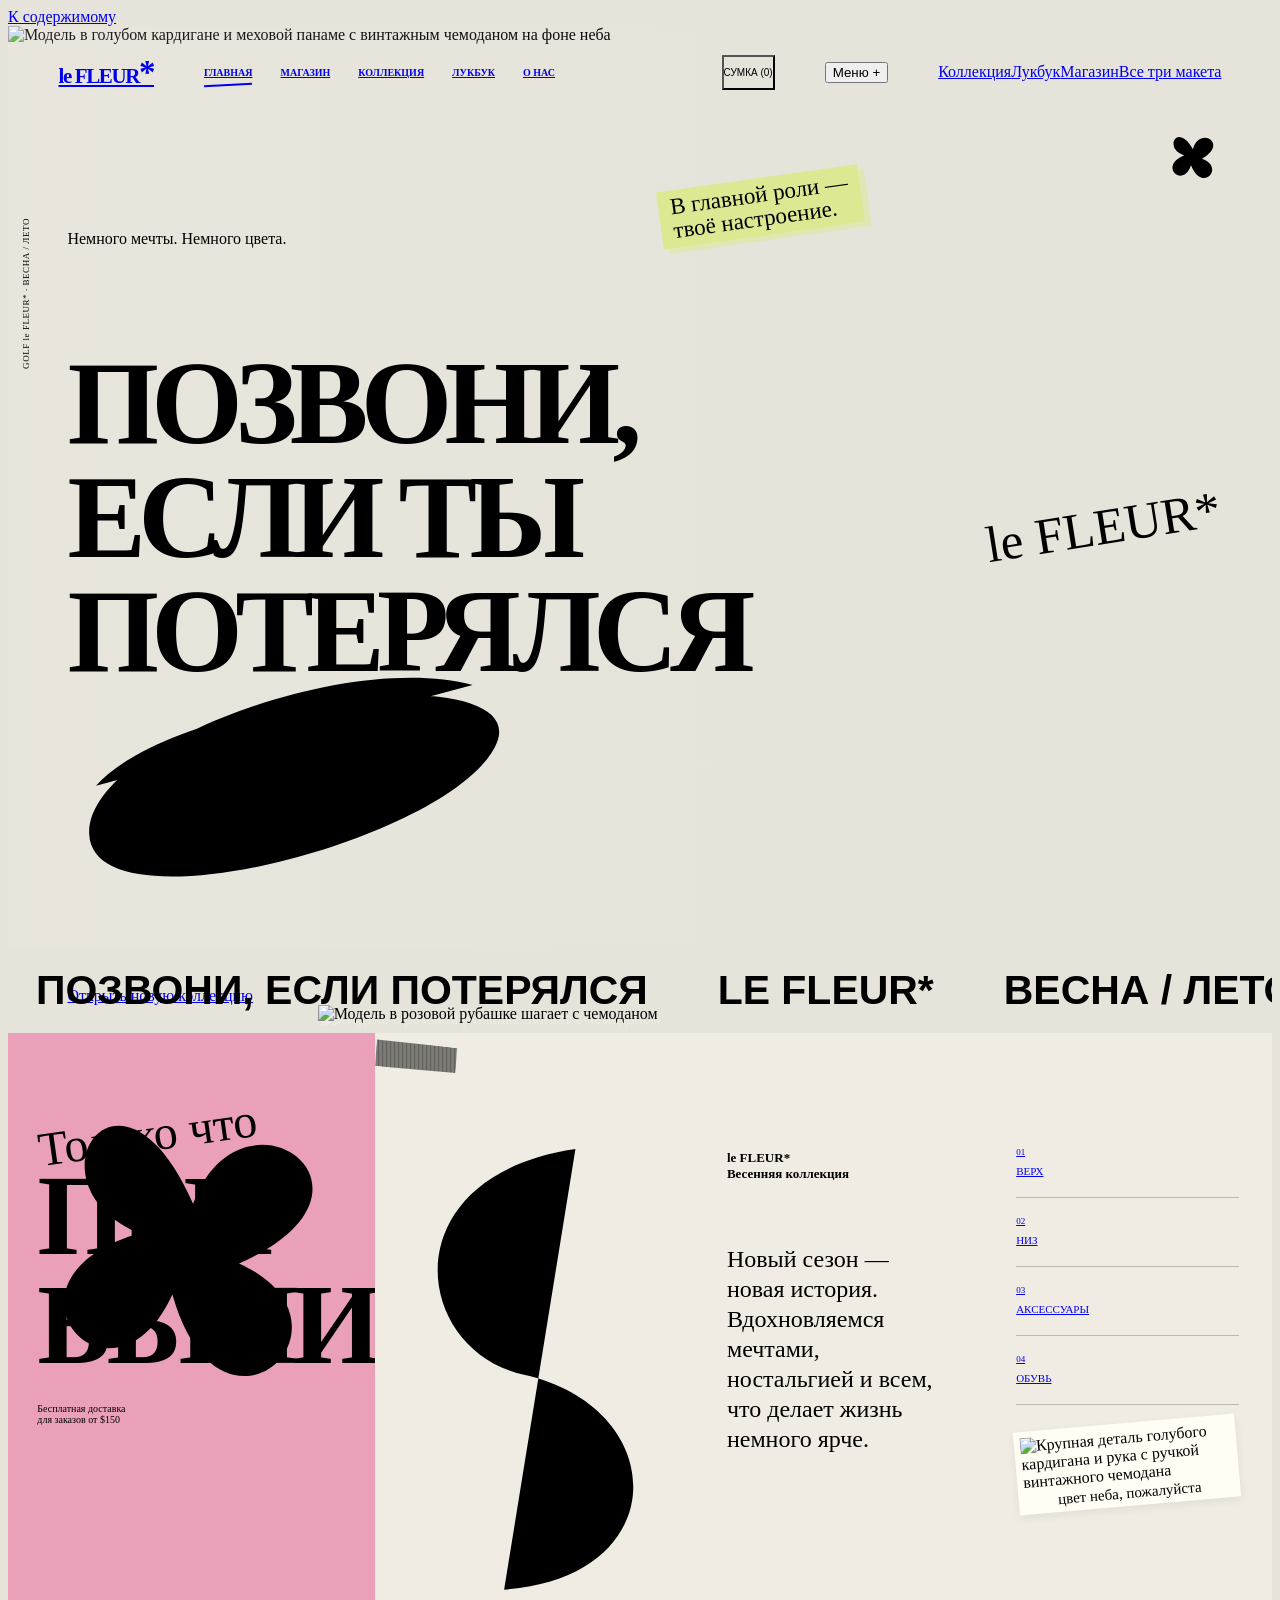
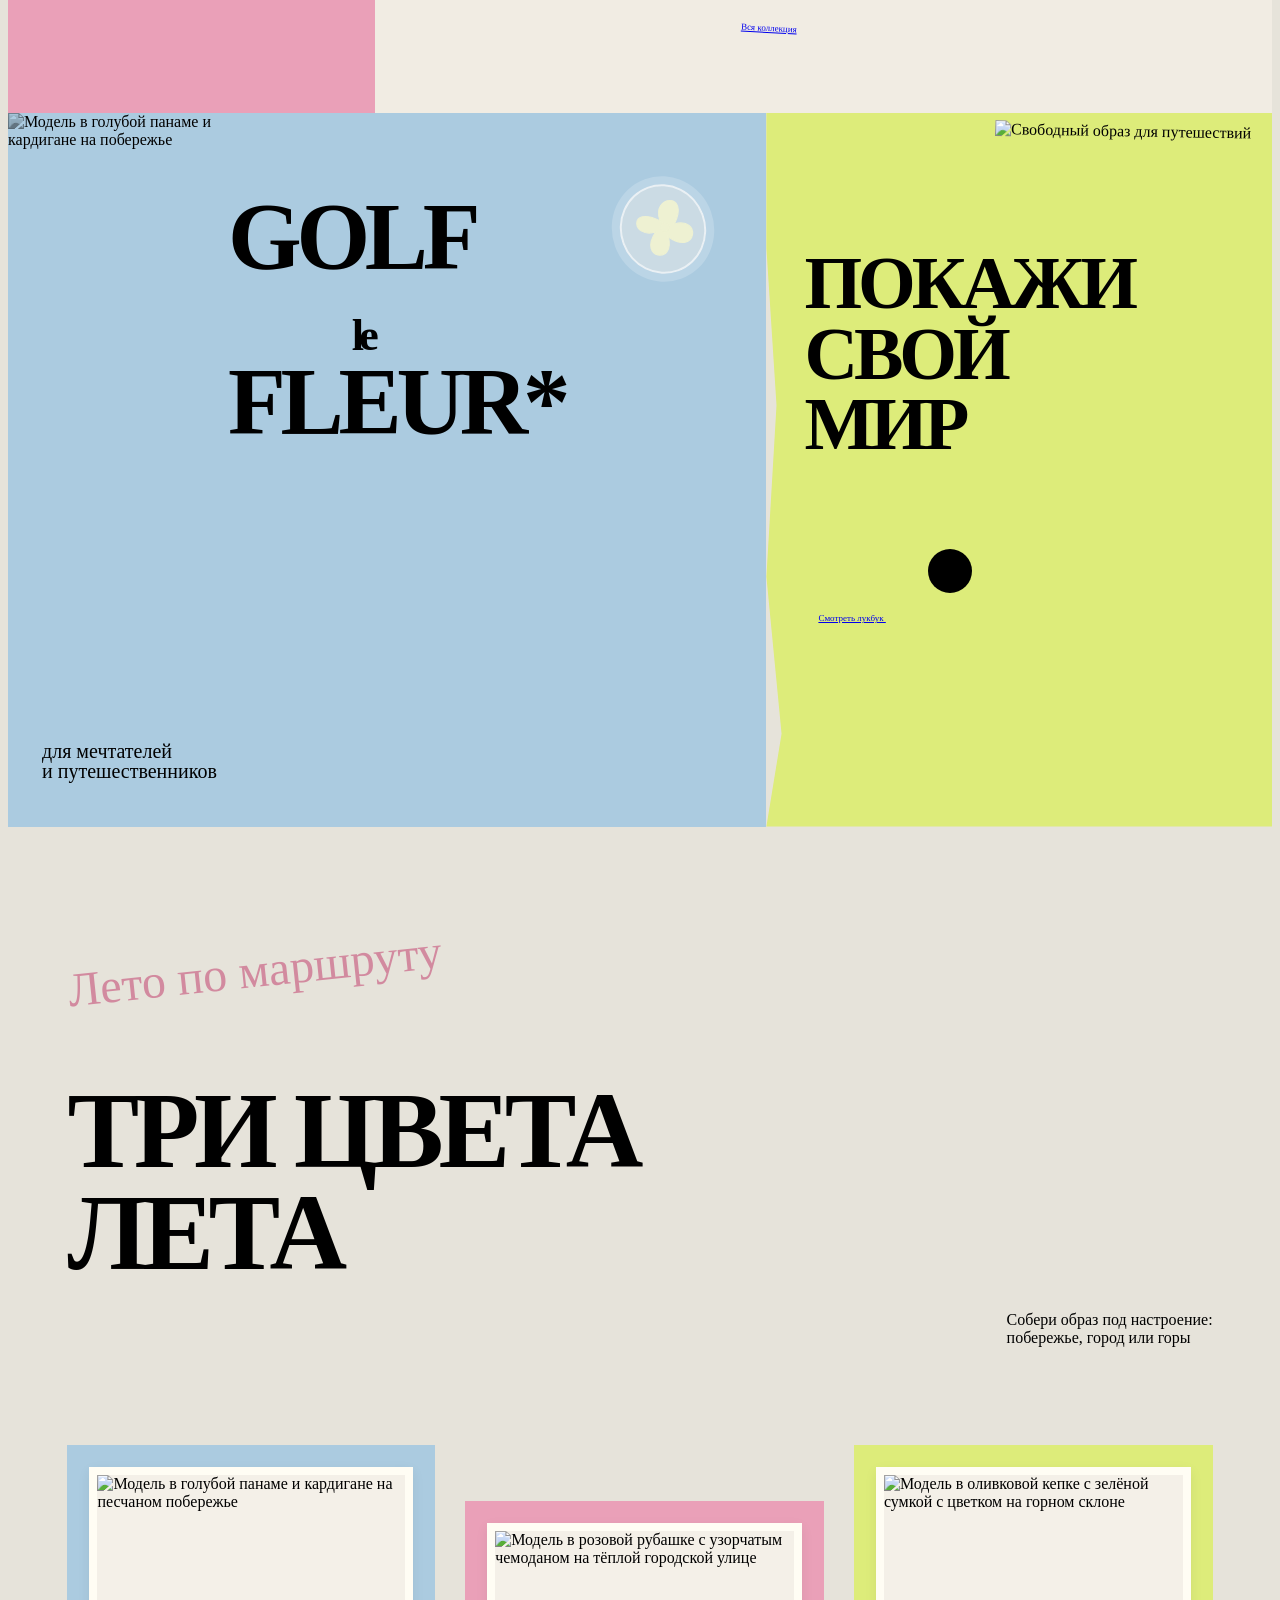
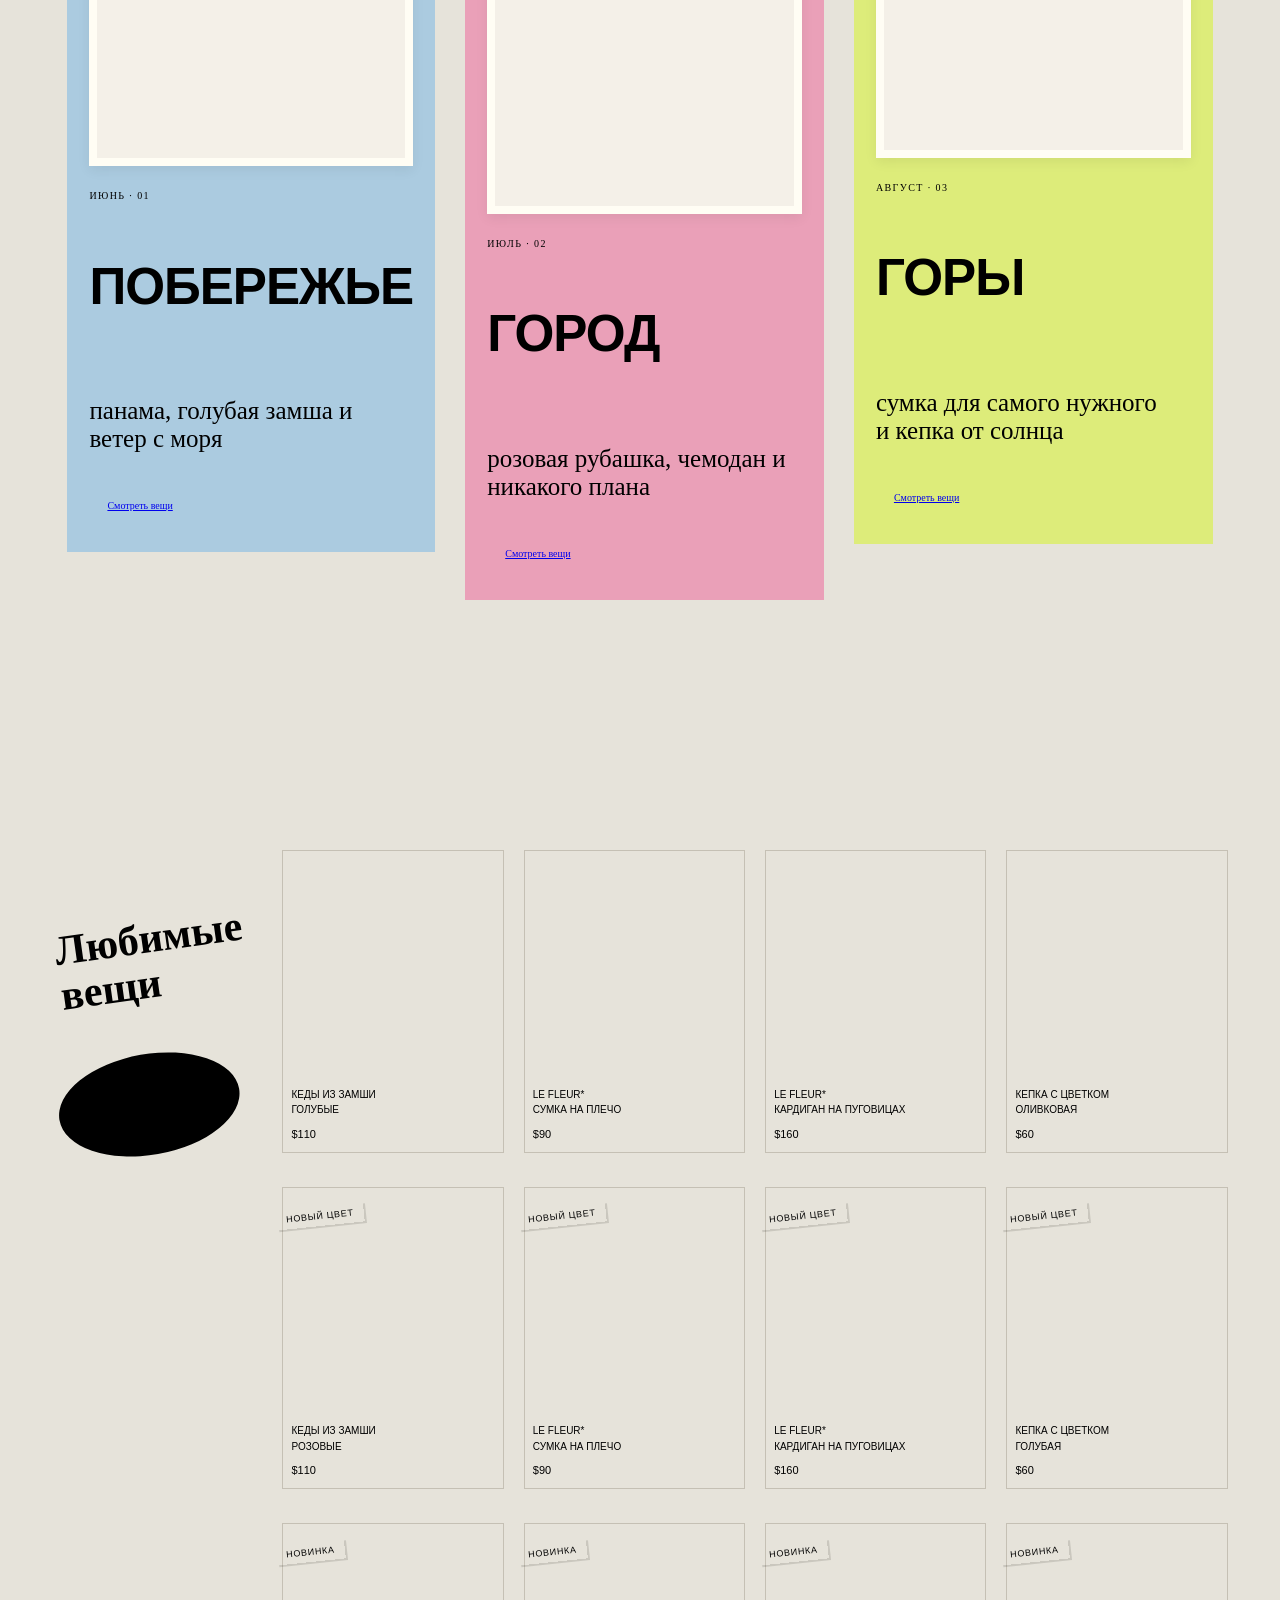
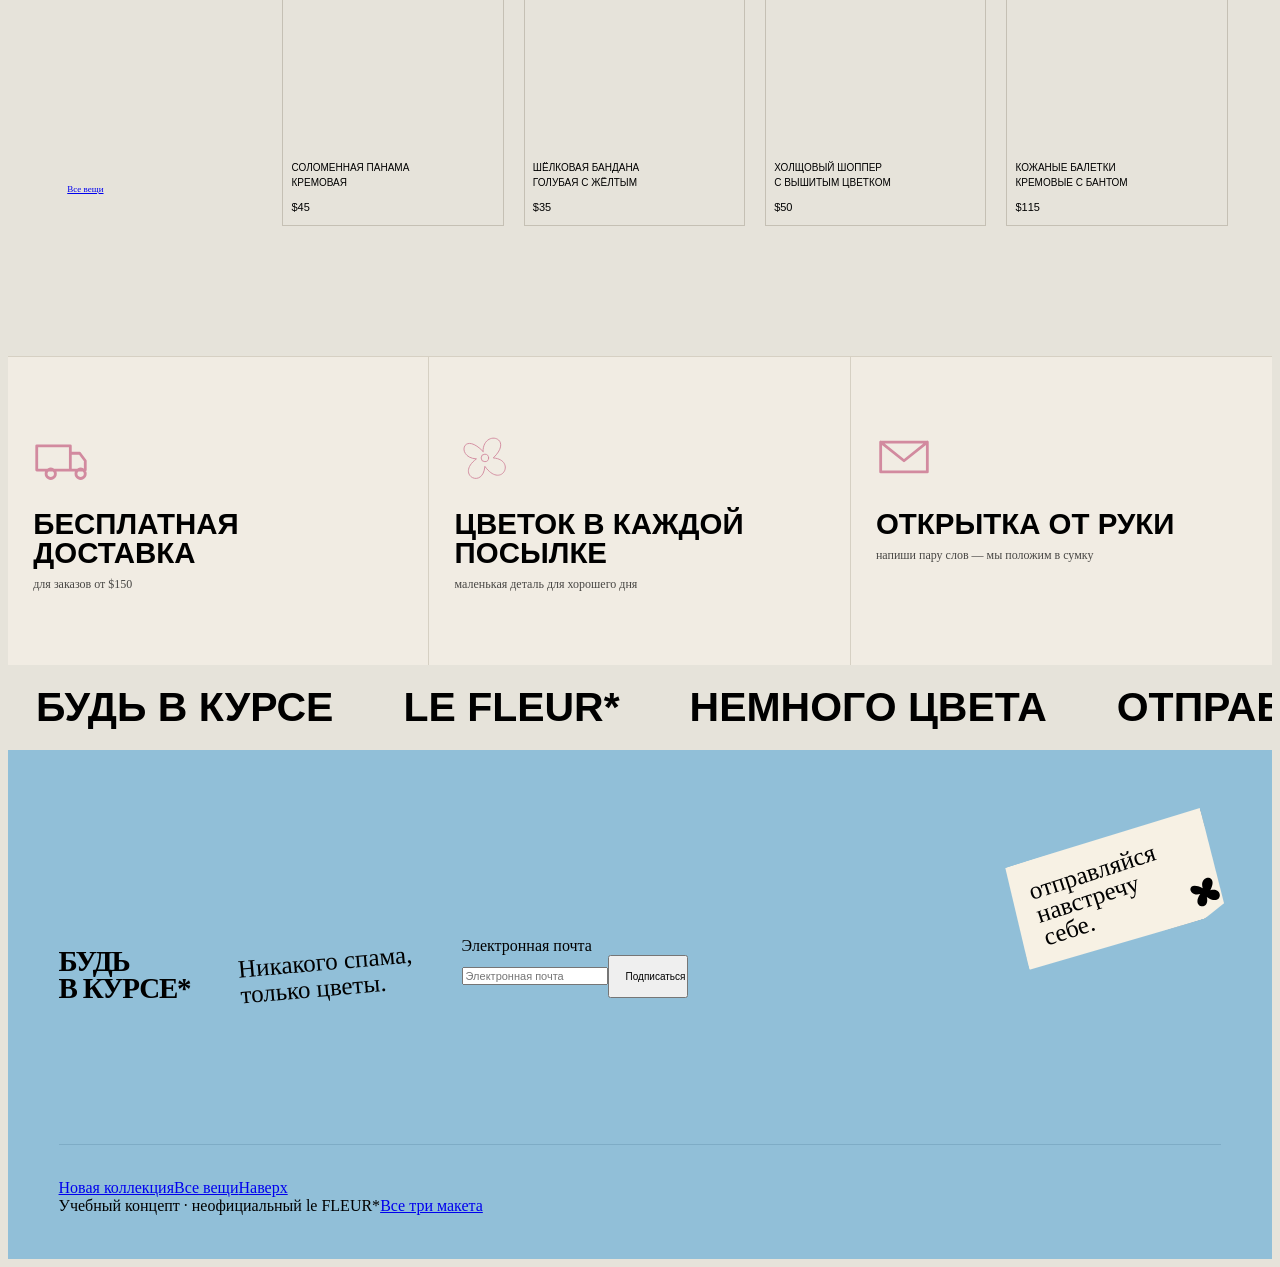
==== three-landings/fleur.html @ b3d7bec2 "feat(fleur): add four summer products in a third shop row" ====
<!doctype html>
<html lang="ru"><head><meta charset="utf-8"><meta name="viewport" content="width=device-width, initial-scale=1"><title>le FLEUR* — Позвони, если потеряешься</title><meta name="description" content="Новая история le FLEUR*: цвет, путешествия и вещи с характером. Концепт модного лендинга."><link rel="icon" href="assets/fleur-icon.svg"><link rel="stylesheet" href="assets/base.css"><link rel="stylesheet" href="assets/fleur.css"><link rel="stylesheet" href="assets/fleur-motion.css"><script src="assets/common.js" defer></script><script src="assets/fleur.js" defer></script></head>
<body class="fleur"><a class="skip" href="#main">К содержимому</a><div class="f-page">
<div class="f-cover" id="top">
<img class="f-cover-image" src="assets/fashion-hero.webp" alt="Модель в голубом кардигане и меховой панаме с винтажным чемоданом на фоне неба" fetchpriority="high">
<header class="f-header"><a class="f-logo" href="#top" aria-label="le Fleur — наверх">le FLEUR<span>*</span></a><nav class="desktop-nav" aria-label="Основная навигация"><a href="#top" class="current">Главная</a><a href="#shop">Магазин</a><a href="#collection">Коллекция</a><a href="#lookbook">Лукбук</a><a href="#about">О нас</a></nav><button class="f-cart" data-toast="Добавьте понравившуюся вещь из подборки ниже. Это демонстрационная корзина.">Сумка (<span data-cart-count>0</span>)</button><button class="menu-button" aria-controls="mobile-nav" aria-expanded="false">Меню +</button><nav class="mobile-nav" id="mobile-nav" aria-label="Мобильная навигация"><a href="#collection">Коллекция</a><a href="#lookbook">Лукбук</a><a href="#shop">Магазин</a><a href="index.html">Все три макета</a></nav></header>
<main id="main"><section class="f-hero" aria-labelledby="hero-title">
<span class="f-side-note">GOLF le FLEUR* · ВЕСНА / ЛЕТО</span>
<div class="f-hero-copy"><p class="eyebrow f-hero-kicker">Немного мечты. Немного цвета.</p><h1 class="condensed" id="hero-title" aria-label="Позвони, если ты потерялся">ПОЗВОНИ,<br>ЕСЛИ ТЫ<br><span class="f-last">ПОТЕРЯЛСЯ<svg class="doodle f-oval" viewBox="0 0 420 170" aria-hidden="true"><path d="M392 40C286-20 30 9 14 88C-5 179 345 174 401 97C450 28 125-18 31 46" stroke-width="10"/></svg></span></h1><a class="line-arrow pink" href="#shop">Открыть новую коллекцию </a><div class="f-hero-meta"><p>новая коллекция<br><b>le FLEUR*</b></p><p>доступна<br><b>по всему миру</b></p><p>весна / лето<br><b>в своём ритме</b></p></div></div>
<div class="f-note hand">В главной роли —<br>твоё настроение.</div><div class="f-hero-flower"><svg class="flower" viewBox="0 0 60 60" aria-hidden="true"><path d="M30 24C8 1 1 31 23 32C0 49 30 65 32 40C50 65 66 33 41 31C64 9 30 0 30 24Z"/><circle cx="32" cy="31" r="4"/></svg></div><svg class="doodle f-flame" viewBox="0 0 100 180" aria-hidden="true"><path d="M42 171C-8 148 7 100 30 79C28 108 58 107 49 75C43 54 70 35 65 8C119 72 51 81 78 117C91 102 98 96 93 82C120 133 84 165 62 171" stroke-width="3"/></svg><div class="f-sign hand">le FLEUR*</div>
</section></main></div>
<div class="f-marquee" aria-hidden="true"><div class="f-marquee-track"><span><b>ПОЗВОНИ, ЕСЛИ ПОТЕРЯЛСЯ</b><i></i><b>le FLEUR*</b><i></i><b>ВЕСНА / ЛЕТО</b><i></i><b>НЕМНОГО МЕЧТЫ</b><i></i><b>ПОЗВОНИ, ЕСЛИ ПОТЕРЯЛСЯ</b><i></i><b>le FLEUR*</b><i></i><b>ВЕСНА / ЛЕТО</b><i></i><b>НЕМНОГО МЕЧТЫ</b><i></i></span><span><b>ПОЗВОНИ, ЕСЛИ ПОТЕРЯЛСЯ</b><i></i><b>le FLEUR*</b><i></i><b>ВЕСНА / ЛЕТО</b><i></i><b>НЕМНОГО МЕЧТЫ</b><i></i><b>ПОЗВОНИ, ЕСЛИ ПОТЕРЯЛСЯ</b><i></i><b>le FLEUR*</b><i></i><b>ВЕСНА / ЛЕТО</b><i></i><b>НЕМНОГО МЕЧТЫ</b><i></i></span></div></div>
<section id="collection" class="f-collection">
<div class="f-arrival reveal"><span class="hand">Только что</span><h2 class="condensed">ПРИ<br>БЫЛИ!</h2><svg class="flower" viewBox="0 0 60 60" aria-hidden="true"><path d="M30 24C8 1 1 31 23 32C0 49 30 65 32 40C50 65 66 33 41 31C64 9 30 0 30 24Z"/><circle cx="32" cy="31" r="4"/></svg><p class="eyebrow">Бесплатная доставка<br>для заказов от $150</p></div>
<div class="f-walk"><svg class="doodle walk-line" viewBox="0 0 350 520" aria-hidden="true"><path d="M222 12C17 42 40 234 165 262C327 298 333 486 143 500" stroke-width="6"/></svg><img class="reveal" data-speed="0.06" src="assets/fashion-walk.webp" alt="Модель в розовой рубашке шагает с чемоданом" loading="lazy"><span class="f-tape"></span></div>
<div class="f-collection-story reveal"><p class="eyebrow">le FLEUR*<br>Весенняя коллекция</p><p class="hand">Новый сезон —<br>новая история.<br>Вдохновляемся мечтами,<br>ностальгией и всем,<br>что делает жизнь<br>немного ярче.</p><a class="line-arrow pink" href="#shop">Вся коллекция </a></div>
<div class="f-categories reveal"><a href="#shop"><small>01</small><span>Верх</span></a><a href="#shop"><small>02</small><span>Низ</span></a><a href="#shop"><small>03</small><span>Аксессуары</span></a><a href="#shop"><small>04</small><span>Обувь</span></a><div class="f-polaroid" data-speed="-0.05"><img src="assets/fashion-detail.webp" alt="Крупная деталь голубого кардигана и рука с ручкой винтажного чемодана" width="1200" height="800" loading="lazy"><span class="hand">цвет неба, пожалуйста</span></div></div>
</section>
<section class="f-lookbook" id="lookbook">
<div class="f-brand-panel reveal"><img src="assets/fashion-route-coast.webp" alt="Модель в голубой панаме и кардигане на побережье" width="900" height="828" loading="lazy"><div class="f-brand-words">GOLF<br><em>le</em><br>FLEUR*</div><div class="f-brand-flower" data-speed="-0.08"><svg class="flower" viewBox="0 0 60 60" aria-hidden="true"><path d="M30 24C8 1 1 31 23 32C0 49 30 65 32 40C50 65 66 33 41 31C64 9 30 0 30 24Z"/><circle cx="32" cy="31" r="4"/></svg></div><span class="hand">для мечтателей<br>и путешественников</span></div>
<div class="f-world reveal"><h2 class="condensed">ПОКАЖИ<br>СВОЙ<br>МИР</h2><img data-speed="0.06" src="assets/fashion-walk.webp" alt="Свободный образ для путешествий" loading="lazy"><a class="line-arrow dark" href="#shop">Смотреть лукбук </a><svg class="doodle f-sun" viewBox="0 0 100 100" aria-hidden="true"><circle cx="50" cy="50" r="22"/><path d="M50 2V19M50 81V98M2 50H19M81 50H98M15 15L28 28M72 72L85 85M15 85L28 72M72 28L85 15" stroke-width="3"/></svg></div>
</section>
<section class="f-route" id="route" aria-labelledby="route-title"><div class="f-route-head reveal"><span class="hand">Лето по маршруту</span><h2 class="condensed" id="route-title">ТРИ ЦВЕТА<br>ЛЕТА</h2><p class="eyebrow">Собери образ под настроение:<br>побережье, город или горы</p></div>
<div class="f-route-cards">
<article class="f-route-card is-blue reveal"><div class="f-route-photo"><img src="assets/fashion-route-coast.webp" alt="Модель в голубой панаме и кардигане на песчаном побережье" width="900" height="828" loading="lazy"></div><small>июнь · 01</small><h3 class="condensed">Побережье</h3><p class="hand">панама, голубая замша и ветер с моря</p><a class="line-arrow dark" href="#shop">Смотреть вещи</a></article>
<article class="f-route-card is-pink reveal" style="--delay:90ms"><div class="f-route-photo"><img src="assets/fashion-route-city.webp" alt="Модель в розовой рубашке с узорчатым чемоданом на тёплой городской улице" width="900" height="828" loading="lazy"></div><small>июль · 02</small><h3 class="condensed">Город</h3><p class="hand">розовая рубашка, чемодан и никакого плана</p><a class="line-arrow dark" href="#shop">Смотреть вещи</a></article>
<article class="f-route-card is-lime reveal" style="--delay:180ms"><div class="f-route-photo"><img src="assets/fashion-route-mountains.webp" alt="Модель в оливковой кепке с зелёной сумкой с цветком на горном склоне" width="900" height="828" loading="lazy"></div><small>август · 03</small><h3 class="condensed">Горы</h3><p class="hand">сумка для самого нужного и кепка от солнца</p><a class="line-arrow dark" href="#shop">Смотреть вещи</a></article>
</div></section>
<section class="f-shop" id="shop" aria-labelledby="shop-title"><div class="f-shop-heading reveal"><h2 class="hand" id="shop-title">Любимые<br>вещи</h2><svg class="doodle" viewBox="0 0 230 130" aria-hidden="true"><ellipse cx="112" cy="65" rx="105" ry="58" stroke-width="2"/></svg><a href="#collection" class="line-arrow dark">Все вещи </a></div>
<button class="f-product reveal" data-dialog data-title="Кеды «Голубое утро»" data-copy="Мягкая голубая замша, белая подошва и маленький цветок. Тот самый лёгкий шаг навстречу лету." data-q="q1" data-price="$110" data-tag="Любимое" data-image="assets/fashion-products.webp"><span class="f-product-photo sheet-photo q1"></span><span class="f-product-name">Кеды из замши<br>Голубые</span><span class="f-product-price">$110 </span></button>
<button class="f-product reveal" style="--delay:70ms" data-dialog data-title="Сумка «Цветок»" data-copy="Зелёная сумка на плечо с большим цветком. Для самых нужных вещей и маленьких находок." data-q="q2" data-price="$90" data-tag="Любимое" data-image="assets/fashion-products.webp"><span class="f-product-photo sheet-photo q2"></span><span class="f-product-name">le FLEUR*<br>Сумка на плечо</span><span class="f-product-price">$90 </span></button>
<button class="f-product reveal" style="--delay:140ms" data-dialog data-title="Розовый кардиган" data-copy="Мягкий кардиган на пуговицах. Тёплое воспоминание о весне, которое можно надеть." data-q="q3" data-price="$160" data-tag="Любимое" data-image="assets/fashion-products.webp"><span class="f-product-photo sheet-photo q3"></span><span class="f-product-name">le FLEUR*<br>Кардиган на пуговицах</span><span class="f-product-price">$160 </span></button>
<button class="f-product reveal" style="--delay:210ms" data-dialog data-title="Кепка с цветком" data-copy="Оливковая кепка с маленьким вышитым цветком. Немного тени, немного хорошего настроения." data-q="q4" data-price="$60" data-tag="Любимое" data-image="assets/fashion-products.webp"><span class="f-product-photo sheet-photo q4"></span><span class="f-product-name">Кепка с цветком<br>Оливковая</span><span class="f-product-price">$60 </span></button>
<button class="f-product reveal" style="--delay:0ms" data-dialog data-title="Кеды «Розовый закат»" data-copy="Тот же мягкий замшевый силуэт, но в цвете летнего вечера. Белая подошва и маленький цветок на мыске." data-q="q1" data-price="$110" data-tag="Новый цвет" data-image="assets/fashion-products-2.webp"><span class="f-product-badge">новый цвет</span><span class="f-product-photo sheet-photo q1 v2"></span><span class="f-product-name">Кеды из замши<br>Розовые</span><span class="f-product-price">$110 </span></button>
<button class="f-product reveal" style="--delay:70ms" data-dialog data-title="Сумка «Мандарин»" data-copy="Сумка на плечо с большим цветком в тёплом оранжевом. Яркое пятно для любого серого дня." data-q="q2" data-price="$90" data-tag="Новый цвет" data-image="assets/fashion-products-2.webp"><span class="f-product-badge">новый цвет</span><span class="f-product-photo sheet-photo q2 v2"></span><span class="f-product-name">le FLEUR*<br>Сумка на плечо</span><span class="f-product-price">$90 </span></button>
<button class="f-product reveal" style="--delay:140ms" data-dialog data-title="Кардиган «Мята»" data-copy="Тот самый мягкий кардиган на пуговицах — в свежем мятном. Лето, которое можно накинуть на плечи." data-q="q3" data-price="$160" data-tag="Новый цвет" data-image="assets/fashion-products-2.webp"><span class="f-product-badge">новый цвет</span><span class="f-product-photo sheet-photo q3 v2"></span><span class="f-product-name">le FLEUR*<br>Кардиган на пуговицах</span><span class="f-product-price">$160 </span></button>
<button class="f-product reveal" style="--delay:210ms" data-dialog data-title="Кепка «Небо»" data-copy="Кепка с вышитым цветком в цвете ясного неба. Козырёк даёт тень, а настроение — свет." data-q="q4" data-price="$60" data-tag="Новый цвет" data-image="assets/fashion-products-2.webp"><span class="f-product-badge">новый цвет</span><span class="f-product-photo sheet-photo q4 v2"></span><span class="f-product-name">Кепка с цветком<br>Голубая</span><span class="f-product-price">$60 </span></button>
<button class="f-product reveal" style="--delay:0ms" data-dialog data-title="Панама «Летнее утро»" data-copy="Кремовая соломенная панама с лентой цвета неба. Для долгих прогулок к морю и завтраков на террасе." data-q="q1" data-price="$45" data-tag="Новинка" data-image="assets/fashion-products-3.webp"><span class="f-product-badge">новинка</span><span class="f-product-photo sheet-photo q1 v3"></span><span class="f-product-name">Соломенная панама<br>Кремовая</span><span class="f-product-price">$45 </span></button>
<button class="f-product reveal" style="--delay:70ms" data-dialog data-title="Бандана «Ромашковое поле»" data-copy="Голубой шёлк, маленькие ромашки и капелька солнечного жёлтого. Повяжите на шею и возьмите лето с собой." data-q="q2" data-price="$35" data-tag="Новинка" data-image="assets/fashion-products-3.webp"><span class="f-product-badge">новинка</span><span class="f-product-photo sheet-photo q2 v3"></span><span class="f-product-name">Шёлковая бандана<br>Голубая с жёлтым</span><span class="f-product-price">$35 </span></button>
<button class="f-product reveal" style="--delay:140ms" data-dialog data-title="Шоппер «Цветок у моря»" data-copy="Холщовая сумка с вышитым цветком и нежно-голубыми ручками. В ней найдётся место для книги, персиков и маленьких летних планов." data-q="q3" data-price="$50" data-tag="Новинка" data-image="assets/fashion-products-3.webp"><span class="f-product-badge">новинка</span><span class="f-product-photo sheet-photo q3 v3"></span><span class="f-product-name">Холщовый шоппер<br>С вышитым цветком</span><span class="f-product-price">$50 </span></button>
<button class="f-product reveal" style="--delay:210ms" data-dialog data-title="Балетки «Тёплый песок»" data-copy="Кремовые кожаные балетки с маленьким бантом. Для неспешных шагов по летнему городу и танцев после заката." data-q="q4" data-price="$115" data-tag="Новинка" data-image="assets/fashion-products-3.webp"><span class="f-product-badge">новинка</span><span class="f-product-photo sheet-photo q4 v3"></span><span class="f-product-name">Кожаные балетки<br>Кремовые с бантом</span><span class="f-product-price">$115 </span></button>
</section>
<section class="f-perks" aria-label="Что внутри заказа">
<div class="f-perk reveal"><svg class="doodle" viewBox="0 0 60 60" aria-hidden="true"><path d="M4 18H40V44H4ZM40 26H50L56 34V44H40M14 48A5 5 0 1 0 14 47.9M46 48A5 5 0 1 0 46 47.9" stroke-width="3"/></svg><b>Бесплатная доставка</b><span>для заказов от $150</span></div>
<div class="f-perk reveal" style="--delay:90ms"><svg class="flower" viewBox="0 0 60 60" aria-hidden="true"><path d="M30 24C8 1 1 31 23 32C0 49 30 65 32 40C50 65 66 33 41 31C64 9 30 0 30 24Z"/><circle cx="32" cy="31" r="4"/></svg><b>Цветок в каждой посылке</b><span>маленькая деталь для хорошего дня</span></div>
<div class="f-perk reveal" style="--delay:180ms"><svg class="doodle" viewBox="0 0 60 60" aria-hidden="true"><path d="M5 14H55V46H5ZM5 14L30 34L55 14" stroke-width="3"/></svg><b>Открытка от руки</b><span>напиши пару слов — мы положим в сумку</span></div>
</section>
<div class="f-marquee rev" aria-hidden="true"><div class="f-marquee-track"><span><b>БУДЬ В КУРСЕ</b><i></i><b>le FLEUR*</b><i></i><b>НЕМНОГО ЦВЕТА</b><i></i><b>ОТПРАВЛЯЙСЯ НАВСТРЕЧУ СЕБЕ</b><i></i><b>БУДЬ В КУРСЕ</b><i></i><b>le FLEUR*</b><i></i><b>НЕМНОГО ЦВЕТА</b><i></i><b>ОТПРАВЛЯЙСЯ НАВСТРЕЧУ СЕБЕ</b><i></i></span><span><b>БУДЬ В КУРСЕ</b><i></i><b>le FLEUR*</b><i></i><b>НЕМНОГО ЦВЕТА</b><i></i><b>ОТПРАВЛЯЙСЯ НАВСТРЕЧУ СЕБЕ</b><i></i><b>БУДЬ В КУРСЕ</b><i></i><b>le FLEUR*</b><i></i><b>НЕМНОГО ЦВЕТА</b><i></i><b>ОТПРАВЛЯЙСЯ НАВСТРЕЧУ СЕБЕ</b><i></i></span></div></div>
<footer class="f-footer" id="about"><div class="f-newsletter"><h2>БУДЬ<br>В КУРСЕ*</h2><p class="hand">Никакого спама,<br>только цветы. </p><form data-demo data-message="Спасибо! Это макет подписки — адрес никуда не отправлен."><label class="sr" for="f-email">Электронная почта</label><div class="form-row"><input id="f-email" type="email" placeholder="Электронная почта" required autocomplete="email"><button aria-label="Подписаться">Подписаться</button></div><p class="form-status" role="status"></p></form><div class="f-postcard hand">отправляйся<br>навстречу<br>себе. <svg class="flower" viewBox="0 0 60 60" aria-hidden="true"><path d="M30 24C8 1 1 31 23 32C0 49 30 65 32 40C50 65 66 33 41 31C64 9 30 0 30 24Z"/><circle cx="32" cy="31" r="4"/></svg></div></div><div class="site-footline"><nav><a href="#collection">Новая коллекция</a><a href="#shop">Все вещи</a><a href="#top">Наверх </a></nav><span class="demo-note">Учебный концепт · неофициальный le FLEUR*</span><a href="index.html" class="back-home">Все три макета </a></div></footer>
</div><dialog aria-labelledby="product-title"><button class="close" aria-label="Закрыть">×</button><div class="f-dlg-art"><div class="modal-product"></div><svg class="flower f-dlg-flower" viewBox="0 0 60 60" aria-hidden="true"><path d="M30 24C8 1 1 31 23 32C0 49 30 65 32 40C50 65 66 33 41 31C64 9 30 0 30 24Z"/><circle cx="32" cy="31" r="4"/></svg></div><div class="f-dlg-info"><p class="eyebrow dialog-tag"></p><h2 id="product-title"></h2><p class="dialog-copy"></p><p class="hand dialog-price"></p><div class="size-list" aria-label="Размер"><button aria-pressed="false">S</button><button aria-pressed="true">M</button><button aria-pressed="false">L</button></div><button class="line-arrow dark dialog-action">В сумку </button><p class="demo-note">Демонстрация макета. Заказ и оплата не выполняются.</p></div></dialog></body></html>
---- three-landings/assets/fleur.css ----
body.fleur{background:#e6e3da}.f-page{max-width:1600px;margin:auto;background:var(--paper);overflow:hidden}.f-cover{position:relative;height:min(66vw,950px);min-height:760px;isolation:isolate}.f-cover-image{position:absolute;inset:0;width:100%;height:100%;object-fit:cover;object-position:50% 15%;z-index:-2}.f-cover:after{content:"";position:absolute;inset:0;background:linear-gradient(90deg,#f4f0e826,transparent 65%);z-index:-1;pointer-events:none}.f-header{height:92px;display:flex;align-items:center;padding:0 4%;gap:50px;position:relative;z-index:20}.f-logo{font-size:21px;font-weight:800;letter-spacing:-1.4px;white-space:nowrap}.f-logo span{font-size:33px}.f-header nav.desktop-nav{display:flex;gap:28px;font-size:10px;text-transform:uppercase;font-weight:600;flex:1}.f-header nav.desktop-nav a{position:relative;padding:8px 0}.f-header .current:after{content:"";height:2px;background:currentColor;position:absolute;bottom:0;left:0;right:0;transform:rotate(-3deg)}.f-cart{font-size:10px;text-transform:uppercase;background:transparent;padding:10px 0;white-space:nowrap}.f-hero{position:relative;padding:58px 4.7% 38px}.f-hero-copy{position:relative;width:66%}.f-hero-kicker{margin-bottom:22px}.f-hero h1{font-size:clamp(90px,9.2vw,148px);line-height:.97;letter-spacing:-.065em;font-weight:700;position:relative;z-index:1}.f-last{display:inline-block;position:relative}.f-oval{width:60%;height:120%;right:-9%;top:-8%;color:#d9ed63;z-index:-1;transform:rotate(-14deg)}.f-hero .line-arrow{margin-top:28px;min-width:250px;transform:rotate(-1.6deg)}.f-hero .line-arrow:hover{transform:rotate(0) translateX(5px)}.f-hero-meta{display:flex;justify-content:space-between;max-width:520px;gap:20px;font-size:10px;line-height:1.5;margin-top:38px}.f-hero-meta b{font-weight:500}.f-side-note{position:absolute;left:13px;top:100px;writing-mode:vertical-rl;transform:rotate(180deg);font-size:9px;letter-spacing:.06em}.f-note{position:absolute;left:51.5%;top:60px;transform:rotate(-8deg);font-size:23px;line-height:1.05;background:#d9ec6fa8;padding:5px 12px;box-shadow:6px 5px 0 #d9ec6f5c}.f-hero-flower{position:absolute;right:4%;top:7px;transform:rotate(14deg)}.f-hero-flower .flower{width:60px;height:60px;animation:rotate 40s linear infinite}.f-flame{width:70px;height:160px;right:6%;top:160px;transform:rotate(13deg)}.f-sign{position:absolute;right:4%;top:380px;font-size:51px;transform:rotate(-9deg)}.f-sign span{display:block;font-size:72px;position:absolute;right:45px;top:-64px}.f-collection{display:grid;grid-template-columns:29% 25% 24% 22%;min-height:495px;position:relative;background:#f1ece3}.f-arrival{background:#eaa0b8;padding:25px 8%;position:relative;overflow:hidden}.f-arrival>.hand{font-size:48px;line-height:1;transform:rotate(-8deg);display:block}.f-arrival h2{font-size:clamp(90px,9.8vw,150px);line-height:.95;letter-spacing:-.06em;margin:8px 0 24px}.f-arrival .flower{position:absolute;right:20px;top:30px;transform:rotate(20deg)}.f-arrival .eyebrow{font-size:10px}.f-arrival .f-arrival-arrow{position:absolute;font-size:100px;right:20px;bottom:0;transform:rotate(50deg)}.f-walk{position:relative;z-index:2}.f-walk img{width:130%;max-width:none;height:104%;object-fit:contain;position:absolute;bottom:0;left:-18%;filter:drop-shadow(3px 5px 0 #eee9e0)}.walk-line{color:#cddd7a;inset:0;width:100%;height:100%}.f-tape{position:absolute;top:9px;left:13%;width:40%;height:28px;background:repeating-linear-gradient(83deg,#252624b5 0 1px,#4a4b47b3 2px 4px);transform:rotate(7deg);clip-path:polygon(0 5%,98% 0,100% 90%,2% 100%)}.f-walk-star{position:absolute;top:33px;right:22px;font-size:76px;line-height:1;transform:rotate(10deg)}.f-collection-story{padding:70px 15px 28px 12%;display:flex;flex-direction:column;align-items:flex-start;gap:25px}.f-collection-story .eyebrow{font-weight:600;font-size:13px;letter-spacing:0}.f-collection-story .hand{font-size:24px;line-height:1.25}.f-collection-story .line-arrow{margin-top:auto;font-size:9px;gap:15px;padding:12px 14px;transform:rotate(3deg);white-space:nowrap}.f-categories{padding:46px 12% 20px 8%}.f-categories>a{border-bottom:1px solid #bdb9ac;padding:10px 0 13px;display:grid;grid-template-columns:1fr auto;gap:8px;font-size:11px;text-transform:uppercase}.f-categories small{font-size:9px;grid-column:1/-1}.f-categories .arrow{font-size:20px;line-height:.6;transition:translate .2s}.f-categories a:hover .arrow{translate:5px}.f-polaroid{background:#fffdf4;padding:6px 6px 4px;margin-top:18px;transform:rotate(-5deg);box-shadow:0 3px 8px #0001}.f-polaroid img{height:100px;width:100%;object-fit:cover;object-position:88% 5%}.f-polaroid .hand{font-size:15px;display:block;text-align:center;margin-top:2px}.f-lookbook{display:grid;grid-template-columns:60% 40%;min-height:390px}.f-brand-panel{background:#abcbe0;position:relative;overflow:hidden;min-height:390px}.f-brand-panel>img{height:100%;width:35%;object-fit:cover;object-position:78% 30%;filter:grayscale(1);mix-blend-mode:multiply;position:absolute;left:0;top:0}.f-brand-words{position:relative;z-index:1;font-weight:900;font-size:clamp(55px,7.4vw,116px);line-height:.86;letter-spacing:-.055em;margin:24px 0 0 29%}.f-brand-words em{font-size:.47em;font-style:normal;margin-left:23%;line-height:1.2}.f-brand-flower{position:absolute;right:8%;top:10%;background:#f4f0e870;border:2px solid #fff9;box-shadow:0 0 0 8px #ffffff30;border-radius:50%;padding:7px;transform:rotate(-20deg)}.f-brand-flower .flower{fill:#eef1d2;stroke:#eef1d2;width:68px;height:68px}.f-brand-panel>.hand{position:absolute;bottom:20px;left:25px;font-size:20px;line-height:1}.f-world{position:relative;background:#ddec7a;padding:22px 22px 18px 28px;min-height:390px;isolation:isolate;clip-path:polygon(0 0,100% 0,100% 100%,0 100%,3% 87%,0 65%,2% 41%,0 19%)}.f-world h2{font-size:clamp(60px,5.8vw,93px);line-height:.95;letter-spacing:-.055em;z-index:2;position:relative}.f-world>img{position:absolute;right:-12%;bottom:-10px;height:100%;width:68%;object-fit:contain;z-index:1;transform:rotate(1deg)}.f-world .line-arrow{position:relative;z-index:3;margin-top:25px;font-size:9px;padding:10px 14px;gap:40px}.f-sun{width:100px;height:100px;right:20px;top:110px;color:#1c1d1b;z-index:0}.f-shop{padding:28px 3.5% 34px;display:grid;grid-template-columns:.95fr repeat(4,1fr);gap:15px;min-height:365px}.f-shop-heading{position:relative;padding-top:22px}.f-shop-heading h2{font-size:42px;font-weight:600;line-height:1.06;transform:rotate(-8deg);position:relative;z-index:2;margin-left:5px}.f-shop-heading>.doodle{width:95%;height:130px;left:-5%;top:7px;color:#d28a9f;transform:rotate(-10deg)}.f-shop-heading .line-arrow{padding:10px 15px;font-size:9px;position:absolute;left:0;bottom:22px;gap:28px}.f-shop-arrow{position:absolute;bottom:-5px;right:7px;font-size:60px;transform:rotate(15deg)}.f-product{background:transparent;border:1px solid #c5c0b4;padding:8px 8px 12px;display:flex;flex-direction:column;text-align:left;transition:transform .35s var(--ease),box-shadow .35s}.f-product:hover{transform:translateY(-8px) rotate(-1deg);box-shadow:4px 7px 0 #d8d2c4}.f-product-photo{display:block;width:100%;background-image:url('fashion-products.webp');margin-bottom:14px;aspect-ratio:1/1.05}.f-product-name{font-size:10px;line-height:1.55;text-transform:uppercase}.f-product-price{display:flex;justify-content:space-between;font-size:11px;margin-top:auto;padding-top:10px}.f-product-price>span{font-size:18px}.f-footer{padding:28px 4% 22px;background:#91bfd8;position:relative}.f-newsletter{display:flex;gap:5%;align-items:center;min-height:145px;padding-right:17%;position:relative}.f-newsletter h2{font-size:29px;font-weight:900;line-height:.95;letter-spacing:-.04em}.f-newsletter>p{font-size:25px;line-height:1.05;transform:rotate(-5deg)}.f-newsletter form{flex:1;min-width:180px}.f-newsletter input{font-size:11px}.f-postcard{position:absolute;background:#f7f1e4;right:0;top:-15px;transform:rotate(-18deg);font-size:25px;line-height:.96;padding:19px 24px;width:164px;box-shadow:1px 4px 0 #718fa4;clip-path:polygon(4% 0,100% 3%,97% 92%,86% 100%,0 95%)}.f-postcard .flower{position:absolute;right:4px;bottom:8px;width:36px;height:36px}.f-footer .site-footline{padding-top:18px;border-top:1px solid #4f7d974a}
@media(min-width:1600px){.f-hero{padding-top:75px}.f-hero-meta{margin-top:60px}.f-collection{min-height:540px}.f-lookbook,.f-world,.f-brand-panel{min-height:430px}}
@media(max-width:1100px){.f-cover{min-height:690px}.f-header{gap:24px}.f-header nav.desktop-nav{gap:18px}.f-hero{padding-top:46px}.f-hero h1{font-size:9.4vw}.f-hero-meta{max-width:430px}.f-note{left:53%;font-size:20px}.f-sign{font-size:38px}.f-collection{min-height:440px}.f-arrival>.hand{font-size:38px}.f-arrival h2{font-size:10vw}.f-collection-story{padding-top:60px;gap:17px}.f-collection-story .hand{font-size:21px}.f-categories{padding-top:28px}.f-world,.f-brand-panel{min-height:340px}.f-brand-words{font-size:8.6vw}.f-world h2{font-size:6.4vw}.f-brand-flower{right:5%}.f-brand-flower .flower{width:44px;height:44px}.f-shop{min-height:310px;gap:9px}.f-shop-heading h2{font-size:34px}.f-shop-heading .line-arrow{gap:12px}.f-newsletter{gap:4%;padding-right:17%}.f-newsletter>p{font-size:20px}.f-postcard{width:130px;font-size:21px;padding:18px}}
@media(max-width:760px){.f-header{height:76px;padding:0 5%;gap:20px}.f-logo{font-size:20px;flex:1}.f-cart{font-size:9px}.f-cover{height:830px;min-height:0}.f-cover-image{object-position:67% top;opacity:.98}.f-cover:after{background:linear-gradient(90deg,#f4f0e8dd,#f4f0e830 65%)}.f-hero{padding:33px 6% 30px}.f-hero-copy{width:100%}.f-hero h1{font-size:clamp(66px,13.5vw,103px);line-height:1.02;letter-spacing:-.06em}.f-hero-kicker{font-size:9px;max-width:190px;margin-bottom:23px}.f-hero .line-arrow{margin-top:220px;min-width:240px}.f-hero-meta{margin-top:28px;font-size:9px;gap:15px;max-width:430px}.f-side-note{display:none}.f-note{left:auto;right:25px;top:400px;font-size:22px}.f-flame{right:5%;top:280px;width:40px;height:90px}.f-sign{right:8%;top:480px;font-size:35px}.f-sign span{font-size:44px;right:40px;top:-42px}.f-hero-flower{top:35px;right:8%}.f-hero-flower .flower{height:35px;width:35px}.f-collection{grid-template-columns:48% 52%;min-height:0}.f-arrival{min-height:370px;padding:23px}.f-arrival h2{font-size:94px;margin:10px 0 20px}.f-arrival>.hand{font-size:34px}.f-arrival .flower{height:32px;width:32px;right:12px;top:50px}.f-arrival .eyebrow{font-size:8px}.f-arrival .f-arrival-arrow{font-size:70px}.f-walk{min-height:370px}.f-walk img{height:105%;width:130%;left:-10%}.f-walk-star{font-size:50px;right:10px;top:40px}.f-collection-story{padding:32px 23px;gap:20px;min-height:360px}.f-collection-story .eyebrow{font-size:11px}.f-collection-story .hand{font-size:23px}.f-collection-story .line-arrow{font-size:8px;gap:10px;padding:10px}.f-categories{padding:21px 22px 20px 12px}.f-categories>a{font-size:10px;padding-top:8px;gap:5px}.f-polaroid img{height:80px}.f-polaroid .hand{font-size:14px}.f-lookbook{grid-template-columns:1fr}.f-brand-panel{min-height:340px}.f-brand-words{font-size:86px;margin-left:31%}.f-brand-flower{right:8%;top:13%}.f-world{min-height:365px;padding:23px 25px;clip-path:none}.f-world h2{font-size:88px}.f-world>img{height:105%;width:64%;right:-5%}.f-world .line-arrow{margin-top:19px}.f-sun{right:18px;top:30px;width:70px;height:70px}.f-shop{grid-template-columns:repeat(2,1fr);padding:20px;gap:13px}.f-shop-heading{grid-column:1/-1;min-height:100px;padding:10px 0 20px;display:flex;align-items:center;justify-content:space-between}.f-shop-heading h2{font-size:33px}.f-shop-heading>.doodle{width:150px;left:-8px;height:95px;top:0}.f-shop-heading .line-arrow{position:static;align-self:flex-end;margin-bottom:15px}.f-shop-arrow{display:none}.f-product{min-height:275px}.f-product-name{font-size:9px}.f-footer{padding:28px 22px 24px}.f-newsletter{padding:0;flex-wrap:wrap;gap:20px;align-items:flex-start}.f-newsletter h2{font-size:30px}.f-newsletter>p{font-size:23px}.f-newsletter form{flex-basis:100%;margin-top:5px}.f-postcard{display:none}.f-footer .site-footline{gap:15px;margin-top:20px}.f-footer .site-footline nav{font-size:9px}}
@media print{.f-page{max-width:none}.f-cover{height:850px;min-height:0}.f-hero h1{font-size:128px}}

/* Corrections after visual review on narrow screens. */
.f-tape{left:0;width:26%;top:10px}
@media(max-width:760px){.f-cover-image{object-position:76% top}.f-arrival h2{font-size:clamp(52px,15.8vw,95px);margin-top:24px;margin-bottom:36px}.f-brand-panel{min-height:290px}.f-brand-words{font-size:clamp(50px,16vw,86px);margin-top:38px}.f-world h2{font-size:clamp(58px,18vw,88px)}}

@media(max-width:760px){.f-hero h1{font-size:clamp(53px,16.9vw,103px)}.f-arrival{padding-left:14px;padding-right:14px}.f-arrival>.hand{font-size:30px}}

.f-arrival h2{font-size:clamp(80px,9vw,142px)}
@media(max-width:760px){.f-arrival h2{font-size:clamp(42px,15.4vw,95px)}}

.f-newsletter .form-row button{font-size:10px;font-weight:500;padding:14px 0 14px 16px;white-space:nowrap}

/* ===== Вертикальный ритм: больше высоты и воздуха сверху/снизу у каждого блока ===== */
.f-cover{height:min(72vw,1040px);min-height:880px}
.f-hero{padding:96px 4.7% 96px}
.f-hero-meta{margin-top:56px}
.f-collection{min-height:680px}
.f-arrival{padding:72px 8% 64px}
.f-collection-story{padding:104px 15px 68px 12%}
.f-categories{padding:96px 12% 68px 8%}
.f-categories>a{padding:18px 0 20px}
.f-lookbook{min-height:580px}
.f-brand-panel,.f-world{min-height:580px}
.f-brand-words{margin-top:84px}
.f-brand-panel>.hand{bottom:46px;left:34px}
.f-world{padding:74px 28px 60px 38px}
.f-shop{padding:120px 3.5% 130px;gap:34px 20px;min-height:0}
.f-shop-heading{grid-row:span 3;padding-top:30px}
.f-footer{padding:100px 4% 44px}
.f-newsletter{min-height:250px}
.f-footer .site-footline{padding-top:34px;margin-top:44px}
@media(min-width:1600px){.f-hero{padding-top:110px}.f-collection{min-height:720px}.f-lookbook,.f-world,.f-brand-panel{min-height:620px}}
@media(max-width:1100px){.f-cover{min-height:780px}.f-collection{min-height:560px}.f-arrival{padding:56px 8% 48px}.f-collection-story{padding-top:76px;padding-bottom:52px}.f-categories{padding-top:68px;padding-bottom:48px}.f-lookbook,.f-brand-panel,.f-world{min-height:480px}.f-brand-words{margin-top:60px}.f-world{padding-top:56px}.f-shop{padding:84px 3.5% 96px}}
@media(max-width:760px){.f-cover{height:940px;min-height:0}.f-hero{padding:48px 6% 44px}.f-arrival{min-height:450px;padding:52px 14px 40px}.f-walk{min-height:450px}.f-collection-story{padding:60px 23px 48px;min-height:440px}.f-categories{padding:48px 22px 44px 12px}.f-brand-panel{min-height:400px}.f-brand-words{margin-top:58px}.f-world{min-height:460px;padding:52px 25px 44px}.f-shop{padding:68px 20px 76px;gap:22px 13px}.f-shop-heading{grid-row:auto}.f-footer{padding:72px 22px 36px}.f-newsletter{min-height:0}}

/* ===== Бегущие строки ===== */
.f-marquee{overflow:hidden;background:var(--ink);color:var(--paper);padding:22px 0;position:relative;z-index:3}
.f-marquee.rev{background:var(--pink);color:var(--ink)}
.f-marquee-track{display:flex;width:max-content;animation:marquee 42s linear infinite}
.f-marquee.rev .f-marquee-track{animation-direction:reverse}
.f-marquee-track>span{display:flex;align-items:center;flex:none}
.f-marquee b{font:700 clamp(26px,3.2vw,46px)/1 'Oswald',Impact,sans-serif;text-transform:uppercase;white-space:nowrap;padding:0 28px}
.f-marquee i{width:14px;height:14px;border-radius:50%;background:var(--lime);flex:none}
.f-marquee.rev i{background:var(--ink)}

/* ===== Лето по маршруту ===== */
.f-route{background:var(--paper);padding:120px 4.7% 130px;position:relative}
.f-route-head{display:flex;justify-content:space-between;align-items:flex-end;flex-wrap:wrap;gap:24px 30px;padding-top:44px;margin-bottom:72px;position:relative}
.f-route-head .hand{position:absolute;left:0;top:0;font-size:48px;line-height:1;transform:rotate(-6deg);color:#d28a9f}
.f-route-head h2{font-size:clamp(64px,8.4vw,128px);line-height:.95;letter-spacing:-.05em}
.f-route-head p{max-width:280px;padding-bottom:10px}
.f-route-cards{display:grid;grid-template-columns:repeat(3,1fr);gap:30px;align-items:start}
.f-route-card{position:relative;padding:22px 22px 28px;display:flex;flex-direction:column;gap:10px;min-height:600px;transition:transform .5s var(--ease),box-shadow .5s}
.f-route-card:nth-child(2){margin-top:56px}
.f-route-card:hover{transform:translateY(-10px) rotate(-.7deg);box-shadow:9px 11px 0 #1c1d1b24}
.is-blue{background:#abcbe0}.is-pink{background:#eaa0b8}.is-lime{background:#ddec7a}
.f-route-photo{aspect-ratio:1/.92;background:#f4f0e8;border:8px solid #fffdf4;overflow:hidden;position:relative;box-shadow:0 4px 12px #0001}
.f-route-photo img{width:100%;height:100%;object-fit:cover;transition:transform 1.2s var(--ease)}
.f-route-card:hover .f-route-photo img{transform:scale(1.07)}
.f-route-card small{font-size:10px;letter-spacing:.14em;text-transform:uppercase;margin-top:14px}
.f-route-card h3{font:700 clamp(40px,4vw,60px)/.95 'Oswald',Impact,sans-serif;text-transform:uppercase;letter-spacing:-.02em}
.f-route-card .hand{font-size:25px;line-height:1.1;max-width:300px}
.f-route-card .line-arrow{margin-top:auto;align-self:flex-start;font-size:10px;padding:13px 18px}

/* ===== Что внутри заказа ===== */
.f-perks{display:grid;grid-template-columns:repeat(3,1fr);background:#f1ece3;border-top:1px solid #d6d0c3}
.f-perk{padding:72px 6%;display:flex;flex-direction:column;align-items:flex-start;gap:8px;border-right:1px solid #d6d0c3}
.f-perk:last-child{border-right:0}
.f-perk>svg{width:56px;height:56px;margin-bottom:16px;color:#d28a9f;position:static;fill:none;stroke:currentColor;stroke-linecap:round;stroke-linejoin:round}
.f-perk b{font:700 clamp(24px,2.3vw,32px)/1 'Oswald',Impact,sans-serif;text-transform:uppercase}
.f-perk span{font-size:12px;line-height:1.5;opacity:.7;max-width:240px}
@media(max-width:1100px){.f-route-cards{gap:18px}.f-route-card{min-height:540px}.f-route-card .hand{font-size:22px}}
@media(max-width:760px){.f-route{padding:72px 20px 84px}.f-route-head{margin-bottom:44px}.f-route-head .hand{font-size:38px}.f-route-cards{grid-template-columns:1fr;gap:28px}.f-route-card{min-height:0}.f-route-card:nth-child(2){margin-top:0}.f-route-card .line-arrow{margin-top:14px}.f-perks{grid-template-columns:1fr}.f-perk{padding:44px 22px;border-right:0;border-bottom:1px solid #d6d0c3}.f-perk:last-child{border-bottom:0}.f-marquee{padding:16px 0}}

/* ===== Новые карточки в магазине ===== */
.f-product-photo.v2{background-image:url('fashion-products-2.webp')}
.f-product-photo.v3{background-image:url('fashion-products-3.webp')}
.f-product{position:relative}
.f-product-badge{position:absolute;top:18px;left:-7px;z-index:2;background:var(--lime);font-size:9px;text-transform:uppercase;letter-spacing:.08em;padding:5px 10px;transform:rotate(-6deg);box-shadow:2px 2px 0 #1c1d1b24;pointer-events:none}

/* ===== Модалка le FLEUR*: открытка с полароидом ===== */
.fleur dialog{width:min(840px,calc(100vw - 32px));max-width:none;padding:0;border-radius:0;background:var(--paper);box-shadow:14px 14px 0 var(--pink)}
.fleur dialog .dlg-body{display:grid;grid-template-columns:1fr 1.05fr;min-height:470px;position:relative}
.fleur dialog .close{position:absolute;top:16px;right:16px;margin:0;z-index:2;width:38px;height:38px;border:1px solid var(--ink);border-radius:0;background:var(--paper);transition:background .25s,transform .35s var(--ease)}
.fleur dialog .close:hover{background:var(--lime);transform:rotate(90deg)}
.fleur .dlg-count{top:18px;left:22px;opacity:.85;z-index:2}
.f-dlg-art{position:relative;display:grid;place-items:center;padding:56px 36px 44px;background:#abcbe0;overflow:hidden;transition:background .4s}
.f-dlg-art:has(.q2){background:#ddec7a}.f-dlg-art:has(.q3){background:#eaa0b8}.f-dlg-art:has(.q4){background:#e3d8b6}
.fleur .modal-product{position:relative;width:100%;max-width:340px;height:auto;aspect-ratio:1;margin:0;border:10px solid #fffdf4;border-bottom-width:42px;background-color:#f3eee5;background-repeat:no-repeat;box-shadow:0 8px 20px #0002;transform:rotate(-3deg)}
.fleur .modal-product:after{content:"";position:absolute;top:-24px;left:30%;width:40%;height:26px;background:repeating-linear-gradient(83deg,#252624b5 0 1px,#4a4b47b3 2px 4px);transform:rotate(5deg);clip-path:polygon(0 5%,98% 0,100% 90%,2% 100%)}
.f-dlg-flower{position:absolute;right:16px;bottom:14px;width:48px;height:48px;color:#fffdf4;animation:rotate 26s linear infinite}
.f-dlg-info{display:flex;flex-direction:column;align-items:flex-start;padding:64px 40px 34px}
.fleur .dialog-tag{background:var(--lime);padding:4px 11px;transform:rotate(-3deg);font-size:10px;font-weight:600;margin-bottom:16px}
.fleur .dialog-tag:empty{display:none}
.fleur dialog h2{font:700 clamp(36px,4.4vw,54px)/.96 'Oswald',Impact,sans-serif;text-transform:uppercase;letter-spacing:-.025em;margin:0 0 14px}
.fleur .dialog-copy{margin:0;font-size:14px;line-height:1.65}
.fleur .dialog-price{font-size:46px;line-height:1;margin:18px 0 4px;background:linear-gradient(transparent 58%,var(--pink) 58%);padding:0 6px}
.fleur .dialog-price:empty{display:none}
.fleur .size-list{margin-top:18px}
.fleur .size-list button{border-radius:0;background:transparent;border:1px solid var(--ink);padding:10px 18px;min-width:48px;transition:background .25s,transform .25s var(--ease)}
.fleur .size-list button:hover{transform:translateY(-2px)}
.fleur .size-list button[aria-pressed=true]{background:var(--lime);box-shadow:3px 3px 0 var(--ink)}
.fleur .dialog-action{border-radius:0;margin-top:26px;padding:19px 20px}
.fleur .f-dlg-info .demo-note{margin:14px 0 0}
@media(max-width:760px){.fleur dialog .dlg-body{grid-template-columns:1fr;min-height:0}.f-dlg-art{padding:52px 30px 36px}.fleur .modal-product{max-width:260px}.f-dlg-info{padding:30px 24px 26px}.fleur dialog h2{font-size:38px}}

.fleur{--dlg-half:420px}

/* Самостоятельная деталь образа и новый портрет для лукбука. */
.f-polaroid img{object-position:50% 65%}
.f-brand-panel>img{object-position:48% 20%}
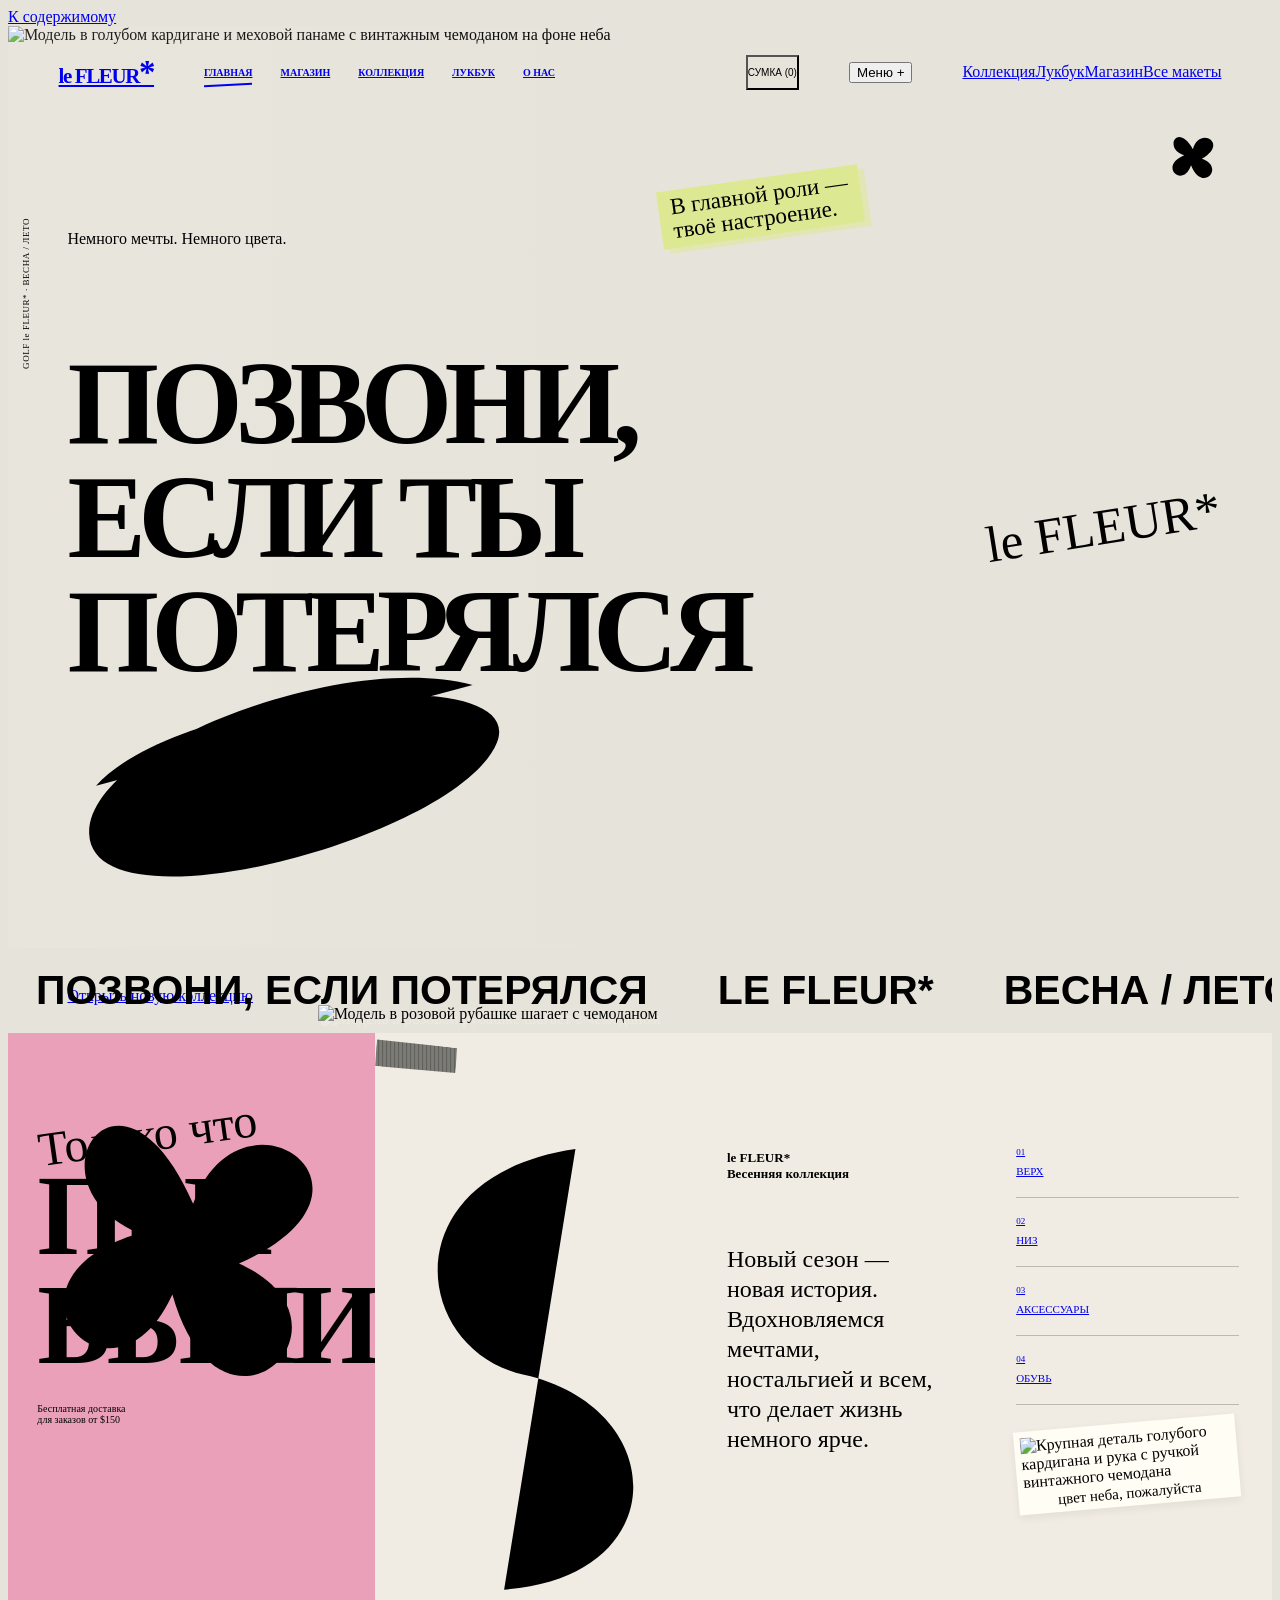
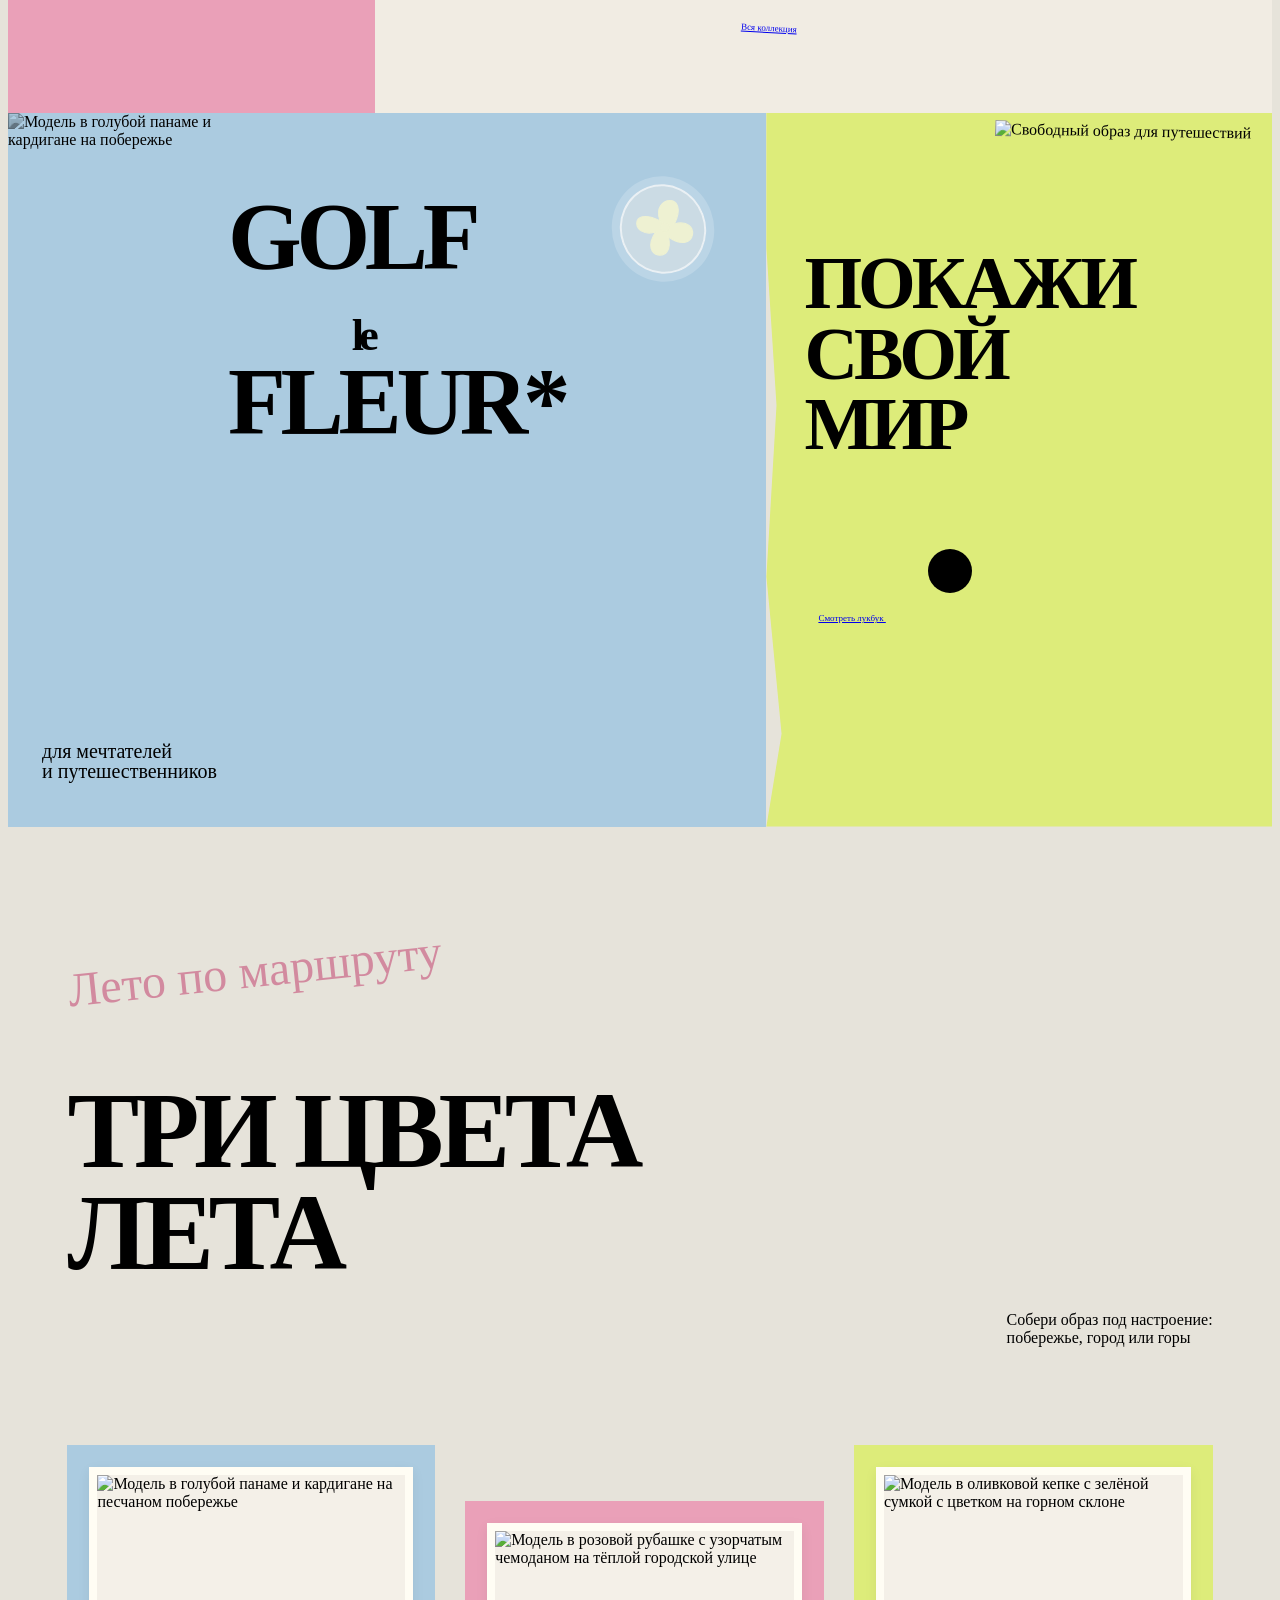
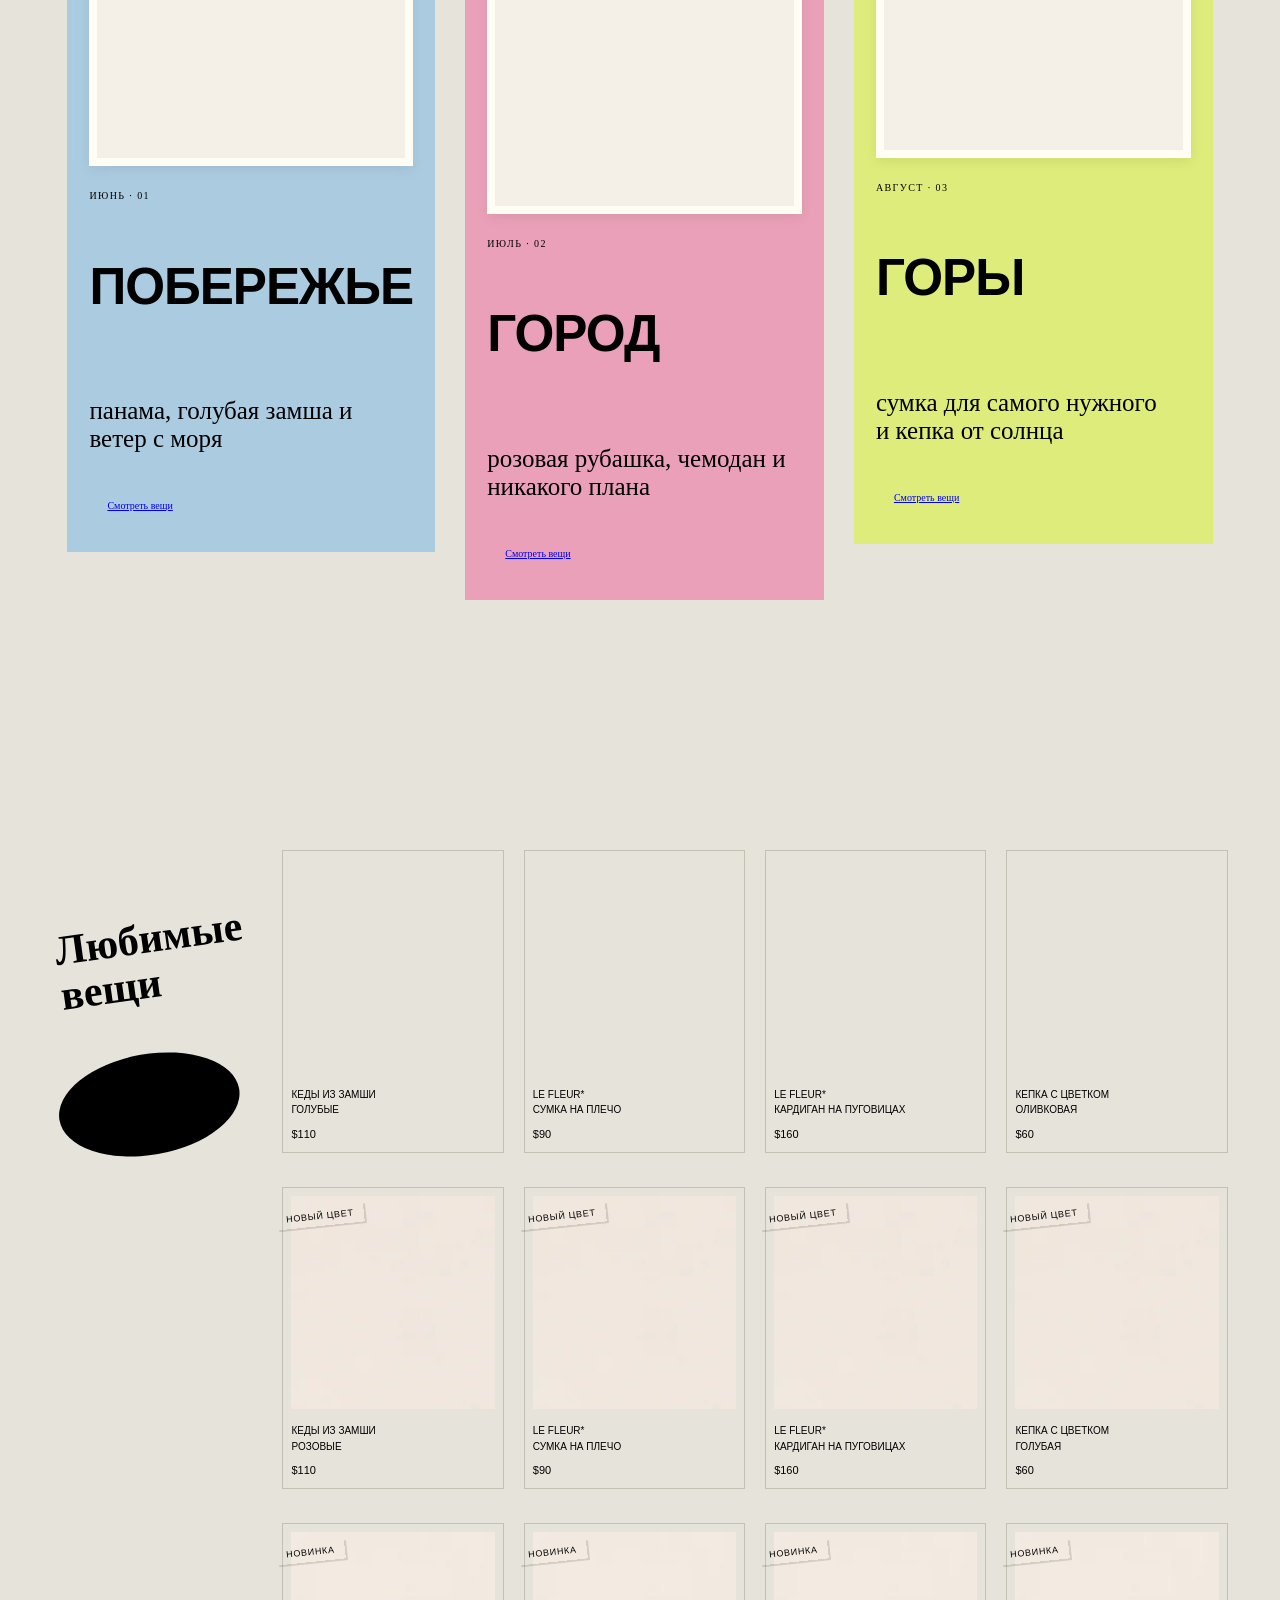
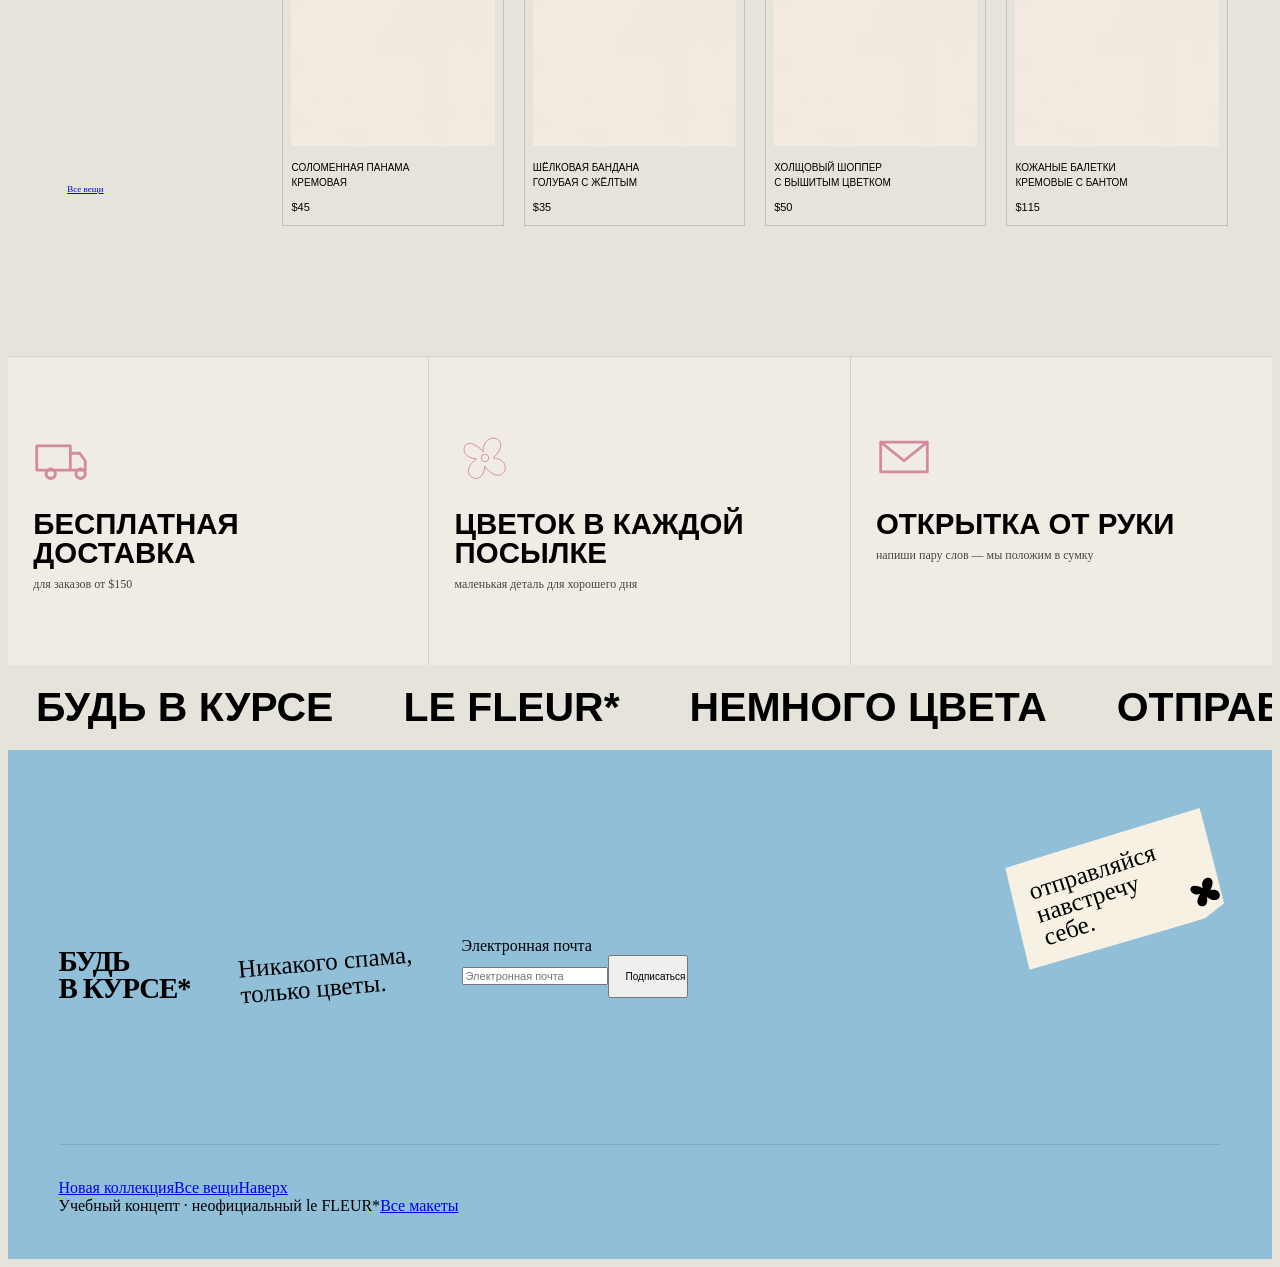
==== commit baacd2ec: "landings: add norma case and opara site, update index; sense dialog close icon Co-Authored-By: Claud" ====
--- a/three-landings/fleur.html
+++ b/three-landings/fleur.html
@@ -3,7 +3,7 @@
 <body class="fleur"><a class="skip" href="#main">К содержимому</a><div class="f-page">
 <div class="f-cover" id="top">
 <img class="f-cover-image" src="assets/fashion-hero.webp" alt="Модель в голубом кардигане и меховой панаме с винтажным чемоданом на фоне неба" fetchpriority="high">
-<header class="f-header"><a class="f-logo" href="#top" aria-label="le Fleur — наверх">le FLEUR<span>*</span></a><nav class="desktop-nav" aria-label="Основная навигация"><a href="#top" class="current">Главная</a><a href="#shop">Магазин</a><a href="#collection">Коллекция</a><a href="#lookbook">Лукбук</a><a href="#about">О нас</a></nav><button class="f-cart" data-toast="Добавьте понравившуюся вещь из подборки ниже. Это демонстрационная корзина.">Сумка (<span data-cart-count>0</span>)</button><button class="menu-button" aria-controls="mobile-nav" aria-expanded="false">Меню +</button><nav class="mobile-nav" id="mobile-nav" aria-label="Мобильная навигация"><a href="#collection">Коллекция</a><a href="#lookbook">Лукбук</a><a href="#shop">Магазин</a><a href="index.html">Все три макета</a></nav></header>
+<header class="f-header"><a class="f-logo" href="#top" aria-label="le Fleur — наверх">le FLEUR<span>*</span></a><nav class="desktop-nav" aria-label="Основная навигация"><a href="#top" class="current">Главная</a><a href="#shop">Магазин</a><a href="#collection">Коллекция</a><a href="#lookbook">Лукбук</a><a href="#about">О нас</a></nav><button class="f-cart" data-toast="Добавьте понравившуюся вещь из подборки ниже. Это демонстрационная корзина.">Сумка (<span data-cart-count>0</span>)</button><button class="menu-button" aria-controls="mobile-nav" aria-expanded="false">Меню +</button><nav class="mobile-nav" id="mobile-nav" aria-label="Мобильная навигация"><a href="#collection">Коллекция</a><a href="#lookbook">Лукбук</a><a href="#shop">Магазин</a><a href="index.html">Все макеты</a></nav></header>
 <main id="main"><section class="f-hero" aria-labelledby="hero-title">
 <span class="f-side-note">GOLF le FLEUR* · ВЕСНА / ЛЕТО</span>
 <div class="f-hero-copy"><p class="eyebrow f-hero-kicker">Немного мечты. Немного цвета.</p><h1 class="condensed" id="hero-title" aria-label="Позвони, если ты потерялся">ПОЗВОНИ,<br>ЕСЛИ ТЫ<br><span class="f-last">ПОТЕРЯЛСЯ<svg class="doodle f-oval" viewBox="0 0 420 170" aria-hidden="true"><path d="M392 40C286-20 30 9 14 88C-5 179 345 174 401 97C450 28 125-18 31 46" stroke-width="10"/></svg></span></h1><a class="line-arrow pink" href="#shop">Открыть новую коллекцию </a><div class="f-hero-meta"><p>новая коллекция<br><b>le FLEUR*</b></p><p>доступна<br><b>по всему миру</b></p><p>весна / лето<br><b>в своём ритме</b></p></div></div>
@@ -46,5 +46,5 @@
 <div class="f-perk reveal" style="--delay:180ms"><svg class="doodle" viewBox="0 0 60 60" aria-hidden="true"><path d="M5 14H55V46H5ZM5 14L30 34L55 14" stroke-width="3"/></svg><b>Открытка от руки</b><span>напиши пару слов — мы положим в сумку</span></div>
 </section>
 <div class="f-marquee rev" aria-hidden="true"><div class="f-marquee-track"><span><b>БУДЬ В КУРСЕ</b><i></i><b>le FLEUR*</b><i></i><b>НЕМНОГО ЦВЕТА</b><i></i><b>ОТПРАВЛЯЙСЯ НАВСТРЕЧУ СЕБЕ</b><i></i><b>БУДЬ В КУРСЕ</b><i></i><b>le FLEUR*</b><i></i><b>НЕМНОГО ЦВЕТА</b><i></i><b>ОТПРАВЛЯЙСЯ НАВСТРЕЧУ СЕБЕ</b><i></i></span><span><b>БУДЬ В КУРСЕ</b><i></i><b>le FLEUR*</b><i></i><b>НЕМНОГО ЦВЕТА</b><i></i><b>ОТПРАВЛЯЙСЯ НАВСТРЕЧУ СЕБЕ</b><i></i><b>БУДЬ В КУРСЕ</b><i></i><b>le FLEUR*</b><i></i><b>НЕМНОГО ЦВЕТА</b><i></i><b>ОТПРАВЛЯЙСЯ НАВСТРЕЧУ СЕБЕ</b><i></i></span></div></div>
-<footer class="f-footer" id="about"><div class="f-newsletter"><h2>БУДЬ<br>В КУРСЕ*</h2><p class="hand">Никакого спама,<br>только цветы. </p><form data-demo data-message="Спасибо! Это макет подписки — адрес никуда не отправлен."><label class="sr" for="f-email">Электронная почта</label><div class="form-row"><input id="f-email" type="email" placeholder="Электронная почта" required autocomplete="email"><button aria-label="Подписаться">Подписаться</button></div><p class="form-status" role="status"></p></form><div class="f-postcard hand">отправляйся<br>навстречу<br>себе. <svg class="flower" viewBox="0 0 60 60" aria-hidden="true"><path d="M30 24C8 1 1 31 23 32C0 49 30 65 32 40C50 65 66 33 41 31C64 9 30 0 30 24Z"/><circle cx="32" cy="31" r="4"/></svg></div></div><div class="site-footline"><nav><a href="#collection">Новая коллекция</a><a href="#shop">Все вещи</a><a href="#top">Наверх </a></nav><span class="demo-note">Учебный концепт · неофициальный le FLEUR*</span><a href="index.html" class="back-home">Все три макета </a></div></footer>
+<footer class="f-footer" id="about"><div class="f-newsletter"><h2>БУДЬ<br>В КУРСЕ*</h2><p class="hand">Никакого спама,<br>только цветы. </p><form data-demo data-message="Спасибо! Это макет подписки — адрес никуда не отправлен."><label class="sr" for="f-email">Электронная почта</label><div class="form-row"><input id="f-email" type="email" placeholder="Электронная почта" required autocomplete="email"><button aria-label="Подписаться">Подписаться</button></div><p class="form-status" role="status"></p></form><div class="f-postcard hand">отправляйся<br>навстречу<br>себе. <svg class="flower" viewBox="0 0 60 60" aria-hidden="true"><path d="M30 24C8 1 1 31 23 32C0 49 30 65 32 40C50 65 66 33 41 31C64 9 30 0 30 24Z"/><circle cx="32" cy="31" r="4"/></svg></div></div><div class="site-footline"><nav><a href="#collection">Новая коллекция</a><a href="#shop">Все вещи</a><a href="#top">Наверх </a></nav><span class="demo-note">Учебный концепт · неофициальный le FLEUR*</span><a href="index.html" class="back-home">Все макеты </a></div></footer>
 </div><dialog aria-labelledby="product-title"><button class="close" aria-label="Закрыть">×</button><div class="f-dlg-art"><div class="modal-product"></div><svg class="flower f-dlg-flower" viewBox="0 0 60 60" aria-hidden="true"><path d="M30 24C8 1 1 31 23 32C0 49 30 65 32 40C50 65 66 33 41 31C64 9 30 0 30 24Z"/><circle cx="32" cy="31" r="4"/></svg></div><div class="f-dlg-info"><p class="eyebrow dialog-tag"></p><h2 id="product-title"></h2><p class="dialog-copy"></p><p class="hand dialog-price"></p><div class="size-list" aria-label="Размер"><button aria-pressed="false">S</button><button aria-pressed="true">M</button><button aria-pressed="false">L</button></div><button class="line-arrow dark dialog-action">В сумку </button><p class="demo-note">Демонстрация макета. Заказ и оплата не выполняются.</p></div></dialog></body></html>
